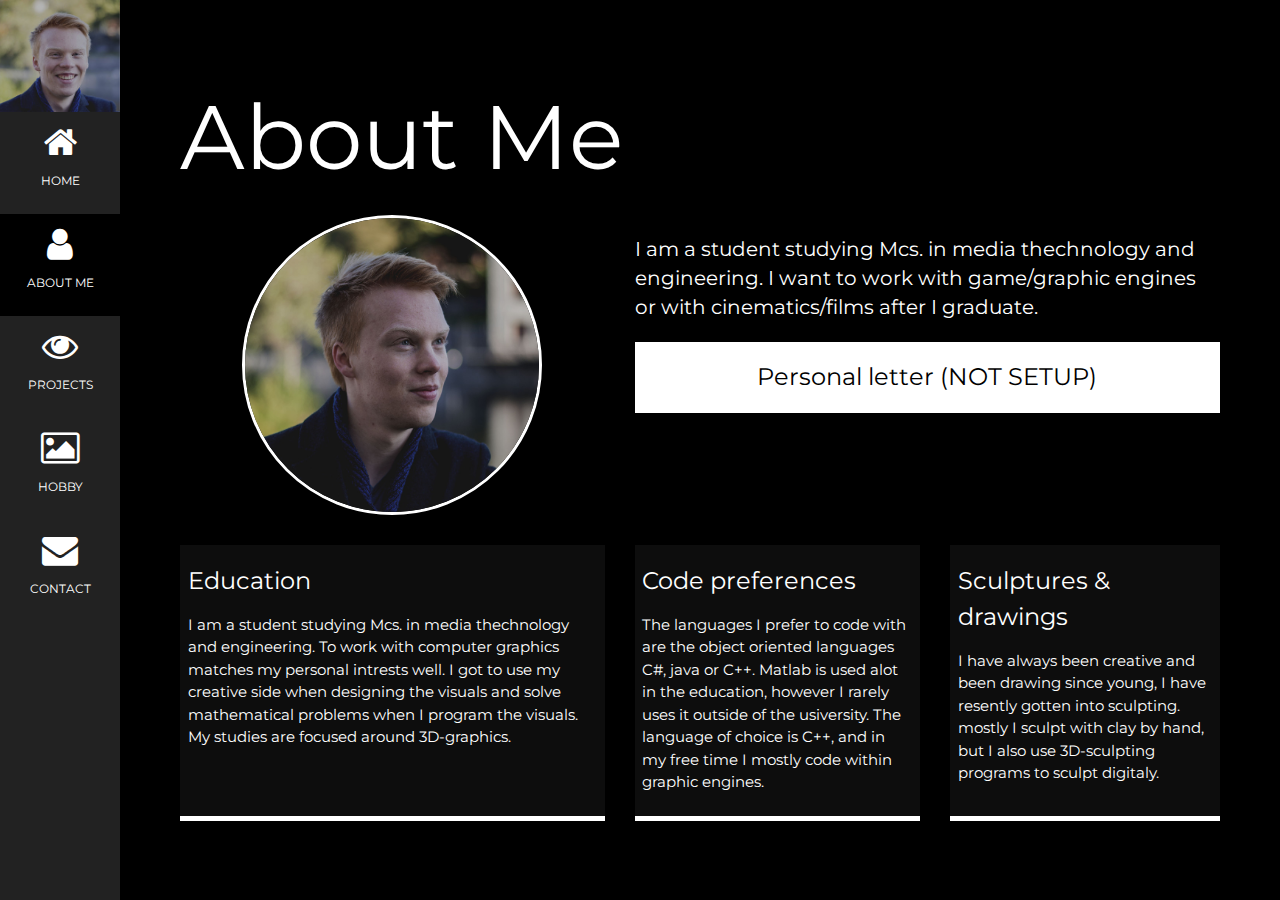
==== about.html @ 3bac003a "Inital commit" ====
<!DOCTYPE html>
<html lang="en">

<head>
  <meta charset="UTF-8">
  <meta name="viewport" content="width=device-width, initial-scale=1.0">
  <meta http-equiv="X-UA-Compatible" content="ie=edge">
  <link rel="stylesheet" href="https://use.fontawesome.com/releases/v5.2.0/css/all.css" integrity="sha384-hWVjflwFxL6sNzntih27bfxkr27PmbbK/iSvJ+a4+0owXq79v+lsFkW54bOGbiDQ"
    crossorigin="anonymous">

  <link rel="stylesheet" href="main.css">
  <title>Martin Hag portfolio</title>
</head>

<meta name="viewport" content="width=device-width, initial-scale=1">
<link rel="stylesheet" href="https://www.w3schools.com/w3css/4/w3.css">
<link rel="stylesheet" href="https://fonts.googleapis.com/css?family=Montserrat">
<link rel="stylesheet" href="https://cdnjs.cloudflare.com/ajax/libs/font-awesome/4.7.0/css/font-awesome.min.css">
<style>
body, h1,h2,h3,h4,h5,h6 {font-family: "Montserrat", sans-serif}
.w3-row-padding img {margin-bottom: 12px}
/* Set the width of the sidebar to 120px */
.w3-sidebar {width: 120px;background: #222;}
/* Add a left margin to the "page content" that matches the width of the sidebar (120px) */
#main {margin-left: 120px}
</style>
<body class="w3-black">
<!-- Icon Bar (Sidebar - hidden on small screens) -->
<nav class="w3-sidebar w3-bar-block w3-small w3-hide-small w3-center">
  <!-- Avatar image in top left corner -->
  <img src="img/portrait2.jpg" style="width:100%">
  <a href="index.html" class="w3-bar-item w3-button w3-padding-large w3-hover-black">
    <i class="fa fa-home w3-xxlarge"></i>
    <p>HOME</p>
  </a>
  <a href="about.html" class="w3-bar-item w3-button w3-padding-large w3-black">
    <i class="fa fa-user w3-xxlarge"></i>
    <p>ABOUT ME</p>
  </a>
  <a href="work.html" class="w3-bar-item w3-button w3-padding-large w3-hover-black">
    <i class="fa fa-eye w3-xxlarge"></i>
    <p>PROJECTS</p>
  </a>

  <a href="hobby.html" class="w3-bar-item w3-button w3-padding-large w3-hover-black">
    <i class="fa fa-picture-o w3-xxlarge"></i>
    <p>HOBBY</p>
  </a>

  <a href="contact.html" class="w3-bar-item w3-button w3-padding-large w3-hover-black">
    <i class="fa fa-envelope w3-xxlarge"></i>
    <p>CONTACT</p>
  </a>
</nav>


<main id="main">
    <h1 class="lg-heading">
      About
      <span class="text-secondary"> Me </span>
    </h1>

    <div class="about-info">
      <img src="img/portrait1.jpg" alt="Martin Hag" class="bio-image">

      <div class="bio">
        <p>
          I am a student studying Mcs. in media thechnology and engineering.
          I want to work with game/graphic engines or with cinematics/films after I graduate.
        </p>
        <p>


        </p>
        <a href"#" class="nav-link">
          <div class="btn-about">
            <h3>Personal letter (NOT SETUP)</h3>
          </div>
        </a>
      </div>
      <div class="job job-1">
        <h3> Education </h3>
        <p> I am a student studying Mcs. in media thechnology and engineering.
          To work with computer graphics matches my personal intrests well.
          I got to use my creative side when designing the visuals and solve mathematical problems when I program the visuals.
          My studies are focused around 3D-graphics.
        </p>


      </div>

      <div class="job job-2">
        <h3> Code preferences </h3>
        <p>
          The languages I prefer to code with are the object oriented languages C#, java or C++.
          Matlab is used alot in the education, however I rarely uses it outside of the usiversity.
          The language of choice is C++, and in my free time I mostly code within graphic engines.
        </p>
      </div>

      <div class="job job-3">
        <h3>Sculptures & drawings</h3>
        <p>
          I have always been creative and been drawing since young, I have resently gotten into sculpting. mostly I sculpt with clay by hand,
          but I also use 3D-sculpting programs to sculpt digitaly.
        </p>

      </div>
    </div>

    <script src="js/main.js">


    </script>
  </main>
<!-- END PAGE CONTENT -->

</body>
</html>
---- main.css ----
.menu-btn {
  position: absolute;
  z-index: 3;
  right: 35px;
  top: 35px;
  cursor: pointer;
  transition: all 0.5s ease-out; }
  .menu-btn .btn-line {
    width: 28px;
    height: 3px;
    margin: 0 0 5px 0;
    background: #fff;
    transition: all 0.5s ease-out; }
  .menu-btn.close {
    transform: rotate(180deg); }
    .menu-btn.close .btn-line:nth-child(1) {
      transform: rotate(45deg) translate(5px, 5px); }
    .menu-btn.close .btn-line:nth-child(2) {
      opacity: 0; }
    .menu-btn.close .btn-line:nth-child(3) {
      transform: rotate(-45deg) translate(7px, -6px); }

.menu {
  position: fixed;
  top: 0;
  width: 100%;
  opacity: 0.9;
  visibility: hidden; }
  .menu.show {
    visibility: visible; }
  .menu-branding, .menu-nav {
    display: flex;
    flex-flow: column wrap;
    align-items: center;
    justify-content: center;
    float: left;
    width: 50%;
    height: 100vh;
    overflow: hidden; }
  .menu-nav {
    margin: 0;
    padding: 0;
    background: black;
    list-style: none;
    transform: translate3d(0, -100%, 0);
    transition: all 0.5s ease-out; }
    .menu-nav.show {
      transform: translate3d(0, 0, 0); }
  .menu-branding {
    background: #000000;
    transform: translate3d(0, 100%, 0);
    transition: all 0.5s ease-out; }
    .menu-branding.show {
      transform: translate3d(0, 0, 0); }
    .menu-branding .portrait {
      width: 250px;
      height: 250px;
      background: url(../img/portrait2.jpg);
      border-radius: 50%;
      border: solid 3px #ffffff; }
  .menu .nav-item {
    transform: translate3d(600px, 0, 0);
    transition: all 0.5s ease-out; }
    .menu .nav-item.show {
      transform: translate3d(0, 0, 0); }
    .menu .nav-item.current > a {
      color: #ffffff; }
  .menu .nav-link {
    display: inline-block;
    position: relative;
    font-size: 30px;
    text-transform: uppercase;
    padding: 1rem 0;
    font-weight: 300;
    color: #fff;
    text-decoration: none;
    transition: all 0.5s ease-out; }
    .menu .nav-link:hover {
      color: #ffffff; }

.nav-item:nth-child(1) {
  transition-delay: 0.1s; }

.nav-item:nth-child(2) {
  transition-delay: 0.2s; }

.nav-item:nth-child(3) {
  transition-delay: 0.3s; }

.nav-item:nth-child(4) {
  transition-delay: 0.4s; }

* {
  box-sizing: border-box; }

body {
  background: #000000;
  color: #fff;
  height: 100%;
  margin: 0;
  font-family: 'Segoe UI', Tahoma, Geneva, Verdana, sans-serif;
  line-height: 1.5; }
  body#bg-img {
    background: url(../img/projects/project1Head.jpg);
    background-attachment: fixed;
    background-size: cover; }
    body#bg-img:after {
      content: '';
      position: absolute;
      top: 0;
      right: 0;
      width: 100%;
      height: 100%;
      background: rgba(0, 0, 0, 0.1);
      z-index: -1; }

h1,
h2,
h3 {
  margin: 0;
  font-weight: 400; }
  h1.lg-heading,
  h2.lg-heading,
  h3.lg-heading {
    font-size: 6rem; }
  h1.sm-heading,
  h2.sm-heading,
  h3.sm-heading {
    margin-bottom: 2rem;
    padding: 0.2rem 1rem;
    display: inline-block;
    background: rgba(5, 5, 5, 0.5); }

a {
  color: white;
  text-decoration: none; }

header {
  position: fixed;
  z-index: 2;
  width: 100%; }

.text-secondary {
  color: #ffffff; }

main {
  padding: 4rem;
  min-height: calc(100vh-60px); }
  main .icons {
    margin-top: 1rem; }
    main .icons a {
      padding: 0.4rem; }
      main .icons a:hover {
        color: #ffffff;
        transition: all 0.5s ease-out; }
  main#home {
    overflow: hidden; }
    main#home h1 {
      margin-top: 20vh; }

.about-info {
  display: grid;
  grid-gap: 30px;
  grid-template-areas: 'bioimage bio bio' 'job1 job2 job3';
  grid-template-colums: repreat(3, 1fr); }
  .about-info .bio-image {
    grid-area: bioimage;
    margin: auto;
    border-radius: 50%;
    border: #ffffff 3px solid;
    width: 300px;
    height: 300px; }
  .about-info .bio {
    grid-area: bio;
    font-size: 1.3rem; }
  .about-info .job1 {
    grid-area: job1; }
  .about-info .job2 {
    grid-area: job2; }
  .about-info .job3 {
    grid-area: job3; }
  .about-info .job {
    background: #0d0d0d;
    padding: 0.5rem;
    border-bottom: #ffffff 5px solid; }

#main-footer {
  text-align: center;
  padding: 1rem;
  background: black;
  color: #fff;
  height: 60px; }

.projects {
  display: grid;
  grid-gap: 0.7rem;
  grid-template-columns: repeat(3, 1fr); }
  .projects img {
    width: 100%;
    border: 3px #fff solid; }
    .projects img:hover {
      opacity: 0.5;
      border-color: #ffffff;
      transition: all 0.5s ease-out; }

.project-teaser {
  position: absolute;
  position: relative;
  text-align: center;
  color: white; }
  .project-teaser h3 {
    pointer-events: none;
    position: absolute;
    top: 50%;
    left: 50%;
    transform: translate(-50%, -50%); }

#info-text1,
#info-text2,
#info-text3 {
  display: none; }

.boxes {
  display: flex;
  flex-wrap: wrap;
  justify-content: space-evenly;
  align-items: center;
  margin-top: 1rem; }
  .boxes div {
    font-size: 2rem;
    border: 3px #fff solid;
    padding: 1.5rem 2.5rem;
    margin-bottom: 3rem;
    transition: all 0.5s ease-out; }
    .boxes div:hover {
      padding: 0.5rem 1.5rem;
      background: #ffffff;
      color: #000; }
      .boxes div:hover span {
        color: #000; }

.btn, .btn-dark, .btn-about, .btn-light {
  display: block;
  padding: 0.5rem 1rem;
  border: 0;
  margin-bottom: 0.3rem; }
  .btn:hover, .btn-dark:hover, .btn-about:hover, .btn-light:hover {
    background: #ffffff;
    color: #000; }

.btn-dark {
  background: black;
  color: #fff; }

.btn-about {
  background: white;
  color: #000000;
  text-align: center; }

.btn-light {
  background: gray;
  color: #333; }

#main-footer {
  text-align: center;
  padding: 1rem;
  background: black;
  color: #fff;
  height: 60px; }

@media screen and (min-width: 1171px) {
  .projects {
    grid-template-columns: repeat(4, 1fr); } }

@media screen and (min-width: 769px) and (max-width: 1170px) {
  .projects {
    grid-template-columns: repeat(3, 1fr); } }

@media screen and (max-width: 768px) {
  main {
    align-items: center;
    text-align: center; }
    main .lg-heading {
      line-height: 1;
      margin-bottom: 1rem; }
  ul.menu-nav,
  div.menu-branding {
    float: none;
    width: 100%;
    min-height: 0; }
    ul.menu-nav.show,
    div.menu-branding.show {
      transform: translate3d(0, 0, 0); }
  .menu-nav {
    height: 75vh;
    transform: translate3d(-100%, 0, 0);
    font-size: 24px; }
  .menu-branding {
    height: 25vh;
    transform: translate3d(100%, 0, 0); }
    .menu-branding .portrait {
      background: url("../img/portrait_small.jpg");
      width: 150px;
      height: 150px; }
  .about-info {
    grid-template-areas: 'bioimage' 'bio' 'job1' 'job2' 'job3';
    grid-template-columns: 1fr; }
  .projects {
    grid-template-columns: repeat(2, 1fr); } }

@media screen and (max-width: 500px) {
  main {
    padding: 2rem; }
    main #home h1 {
      margin-top: 10vh; }
    main .lg-heading {
      margin-top: 1rem;
      font-size: 5rem; }
  .projects {
    grid-template-columns: 1fr; } }
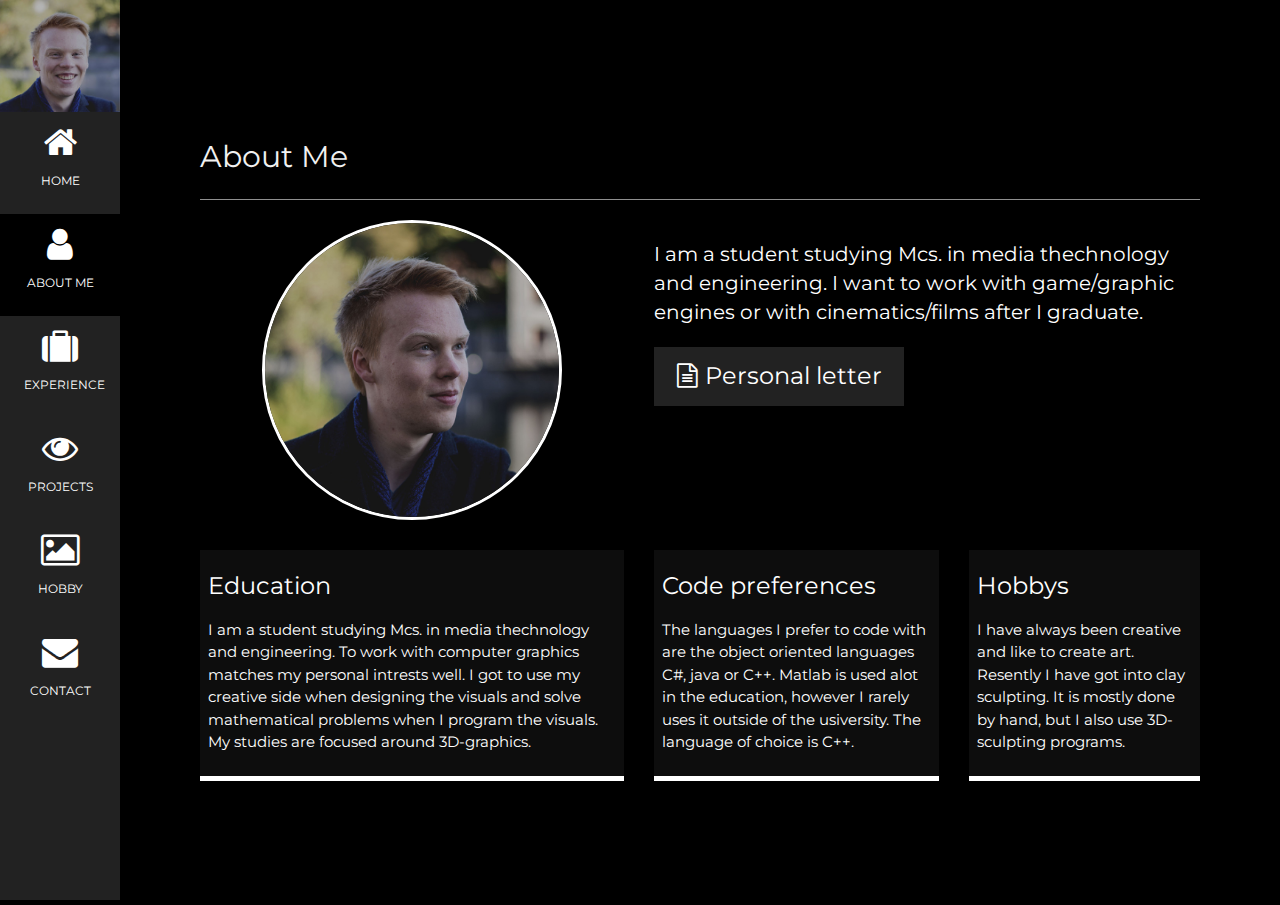
==== commit 27845148: "Fixed css and text" ====
--- a/about.html
+++ b/about.html
@@ -37,6 +37,10 @@
     <i class="fa fa-user w3-xxlarge"></i>
     <p>ABOUT ME</p>
   </a>
+  <a href="job.html" class="w3-bar-item w3-button w3-padding-large w3-hover-black">
+    <i class="fa fa-suitcase w3-xxlarge"></i>
+    <p>EXPERIENCE</p>
+  </a>
   <a href="work.html" class="w3-bar-item w3-button w3-padding-large w3-hover-black">
     <i class="fa fa-eye w3-xxlarge"></i>
     <p>PROJECTS</p>
@@ -55,65 +59,64 @@
 
 
 <main id="main">
-    <h1 class="lg-heading">
-      About
-      <span class="text-secondary"> Me </span>
-    </h1>
+    <div class="w3-padding-64 w3-content" style="max-width:1000px; margin:auto">
 
-    <div class="about-info">
-      <img src="img/portrait1.jpg" alt="Martin Hag" class="bio-image">
+      <!-- Top info -->
+      <h2 class="w3-text-light-grey">About Me</h2>
+      <hr style="width:1000px" class="w3-opacity">
 
-      <div class="bio">
-        <p>
-          I am a student studying Mcs. in media thechnology and engineering.
-          I want to work with game/graphic engines or with cinematics/films after I graduate.
-        </p>
-        <p>
+      <!-- Content -->
+      <div class="about-info">
+        <img src="img/portrait1.jpg" alt="Martin Hag" class="bio-image">
+
+        <div class="bio">
+          <p>
+            I am a student studying Mcs. in media thechnology and engineering.
+            I want to work with game/graphic engines or with cinematics/films after I graduate.
+          </p>
+
+          <a href="pl.pdf">
+            <div class="btn-about" style="max-width: 250px">
+              <h3><i class="fa fa-file-text-o " style="padding-right:7px"> </i>Personal letter</h3>
+            </div>
+          </a>
+        </div>
+
+        <div class="job job-1">
+          <h3> Education </h3>
+          <p> I am a student studying Mcs. in media thechnology and engineering.
+            To work with computer graphics matches my personal intrests well.
+            I got to use my creative side when designing the visuals and solve mathematical problems when I program the visuals.
+            My studies are focused around 3D-graphics.
+          </p>
 
 
-        </p>
-        <a href"#" class="nav-link">
-          <div class="btn-about">
-            <h3>Personal letter (NOT SETUP)</h3>
-          </div>
-        </a>
+        </div>
+
+        <div class="job job-2">
+          <h3> Code preferences </h3>
+          <p>
+            The languages I prefer to code with are the object oriented languages C#, java or C++.
+            Matlab is used alot in the education, however I rarely uses it outside of the usiversity.
+            The language of choice is C++.
+          </p>
+        </div>
+
+        <div class="job job-3">
+          <h3>Hobbys</h3>
+          <p>
+            I have always been creative and like to create art. Resently I have got into clay sculpting.
+            It is mostly done by hand,
+            but I also use 3D-sculpting programs.
+          </p>
+        </div>
       </div>
-      <div class="job job-1">
-        <h3> Education </h3>
-        <p> I am a student studying Mcs. in media thechnology and engineering.
-          To work with computer graphics matches my personal intrests well.
-          I got to use my creative side when designing the visuals and solve mathematical problems when I program the visuals.
-          My studies are focused around 3D-graphics.
-        </p>
 
 
-      </div>
+    </div>
+    <!-- End of content -->
 
-      <div class="job job-2">
-        <h3> Code preferences </h3>
-        <p>
-          The languages I prefer to code with are the object oriented languages C#, java or C++.
-          Matlab is used alot in the education, however I rarely uses it outside of the usiversity.
-          The language of choice is C++, and in my free time I mostly code within graphic engines.
-        </p>
-      </div>
-
-      <div class="job job-3">
-        <h3>Sculptures & drawings</h3>
-        <p>
-          I have always been creative and been drawing since young, I have resently gotten into sculpting. mostly I sculpt with clay by hand,
-          but I also use 3D-sculpting programs to sculpt digitaly.
-        </p>
-
-      </div>
-    </div>
-
-    <script src="js/main.js">
-
-
-    </script>
+    <script src="js/main.js"></script>
   </main>
-<!-- END PAGE CONTENT -->
-
 </body>
 </html>
--- a/main.css
+++ b/main.css
@@ -242,7 +242,7 @@
 
 .btn, .btn-dark, .btn-about, .btn-light {
   display: block;
-  padding: 0.5rem 1rem;
+  padding: 0.1rem 1rem;
   border: 0;
   margin-bottom: 0.3rem; }
   .btn:hover, .btn-dark:hover, .btn-about:hover, .btn-light:hover {
@@ -254,8 +254,8 @@
   color: #fff; }
 
 .btn-about {
-  background: white;
-  color: #000000;
+  background: #222;
+  color: #ffffff;
   text-align: center; }
 
 .btn-light {
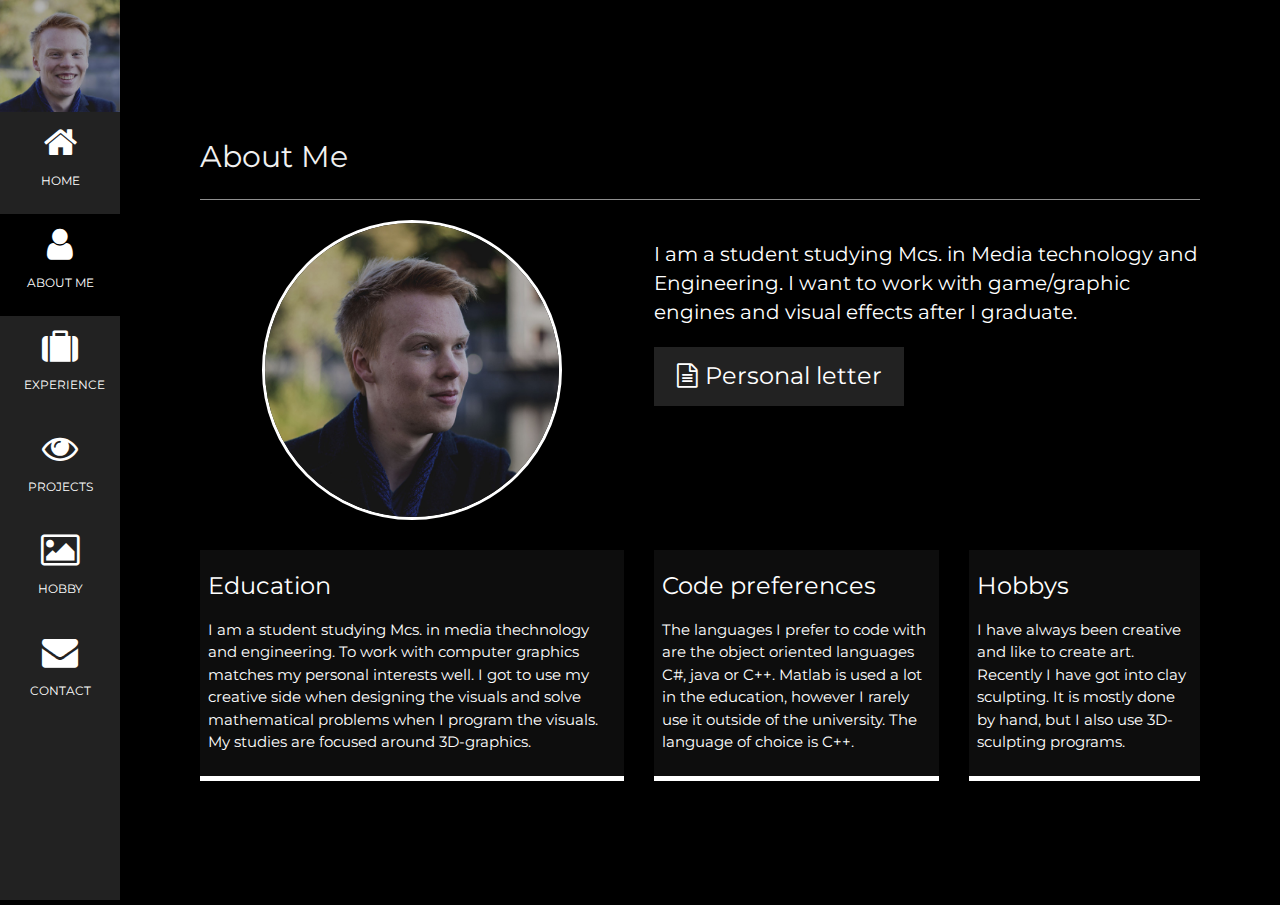
==== commit ce0a0ff6: "Fixed typos" ====
--- a/about.html
+++ b/about.html
@@ -71,8 +71,8 @@
 
         <div class="bio">
           <p>
-            I am a student studying Mcs. in media thechnology and engineering.
-            I want to work with game/graphic engines or with cinematics/films after I graduate.
+            I am a student studying Mcs. in Media technology and Engineering.
+            I want to work with game/graphic engines and visual effects after I graduate.
           </p>
 
           <a href="pl.pdf">
@@ -85,7 +85,7 @@
         <div class="job job-1">
           <h3> Education </h3>
           <p> I am a student studying Mcs. in media thechnology and engineering.
-            To work with computer graphics matches my personal intrests well.
+            To work with computer graphics matches my personal interests well.
             I got to use my creative side when designing the visuals and solve mathematical problems when I program the visuals.
             My studies are focused around 3D-graphics.
           </p>
@@ -97,7 +97,7 @@
           <h3> Code preferences </h3>
           <p>
             The languages I prefer to code with are the object oriented languages C#, java or C++.
-            Matlab is used alot in the education, however I rarely uses it outside of the usiversity.
+            Matlab is used a lot in the education, however I rarely use it outside of the university.
             The language of choice is C++.
           </p>
         </div>
@@ -105,7 +105,7 @@
         <div class="job job-3">
           <h3>Hobbys</h3>
           <p>
-            I have always been creative and like to create art. Resently I have got into clay sculpting.
+            I have always been creative and like to create art. Recently I have got into clay sculpting.
             It is mostly done by hand,
             but I also use 3D-sculpting programs.
           </p>
--- a/main.css
+++ b/main.css
@@ -242,7 +242,7 @@
 
 .btn, .btn-dark, .btn-about, .btn-light {
   display: block;
-  padding: 0.1rem 1rem;
+  padding: 0.5rem 1rem;
   border: 0;
   margin-bottom: 0.3rem; }
   .btn:hover, .btn-dark:hover, .btn-about:hover, .btn-light:hover {
@@ -254,6 +254,7 @@
   color: #fff; }
 
 .btn-about {
+  padding: 0.1rem 1rem;
   background: #222;
   color: #ffffff;
   text-align: center; }
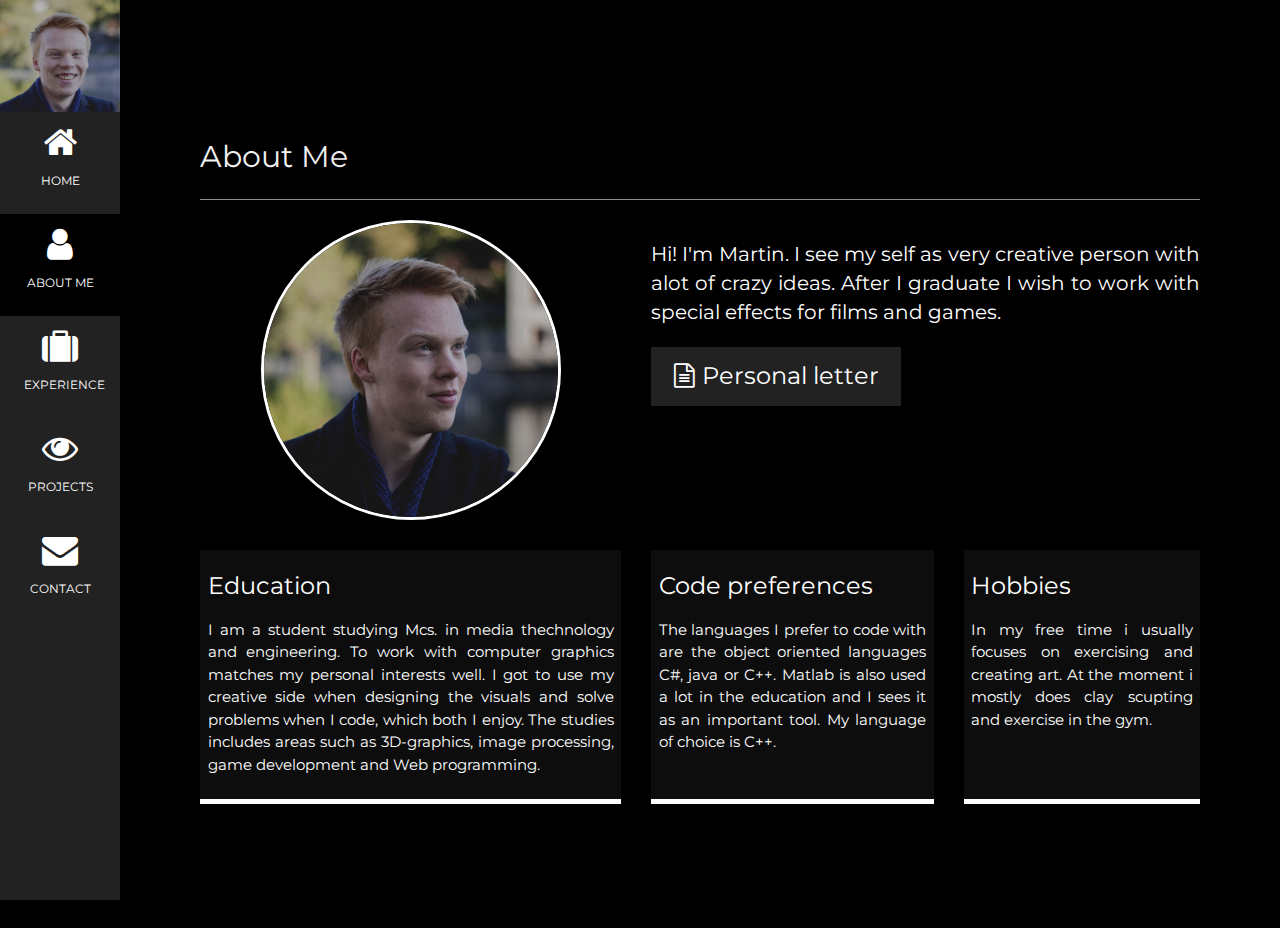
==== commit e419a1f9: "Re-designed project sides and removed hobbies tab" ====
--- a/about.html
+++ b/about.html
@@ -46,10 +46,12 @@
     <p>PROJECTS</p>
   </a>
 
+  <!--
   <a href="hobby.html" class="w3-bar-item w3-button w3-padding-large w3-hover-black">
     <i class="fa fa-picture-o w3-xxlarge"></i>
     <p>HOBBY</p>
   </a>
+  -->
 
   <a href="contact.html" class="w3-bar-item w3-button w3-padding-large w3-hover-black">
     <i class="fa fa-envelope w3-xxlarge"></i>
@@ -69,11 +71,12 @@
       <div class="about-info">
         <img src="img/portrait1.jpg" alt="Martin Hag" class="bio-image">
 
-        <div class="bio">
-          <p>
-            I am a student studying Mcs. in Media technology and Engineering.
-            I want to work with game/graphic engines and visual effects after I graduate.
+        <div class="bio" >
+          <p style="text-align:justify;">
+            Hi! I'm Martin.
+            I see my self as very creative person with alot of crazy ideas. After I graduate I wish to work with special effects for films and games.
           </p>
+          <p></p>
 
           <a href="pl.pdf">
             <div class="btn-about" style="max-width: 250px">
@@ -84,30 +87,28 @@
 
         <div class="job job-1">
           <h3> Education </h3>
-          <p> I am a student studying Mcs. in media thechnology and engineering.
+          <p style="text-align:justify;">
+            I am a student studying Mcs. in media thechnology and engineering.
             To work with computer graphics matches my personal interests well.
-            I got to use my creative side when designing the visuals and solve mathematical problems when I program the visuals.
-            My studies are focused around 3D-graphics.
+            I got to use my creative side when designing the visuals and solve problems when I code, which both I enjoy.
+            The studies includes areas such as 3D-graphics, image processing, game development and Web programming.
           </p>
-
-
         </div>
 
         <div class="job job-2">
           <h3> Code preferences </h3>
-          <p>
+          <p style="text-align:justify;">
             The languages I prefer to code with are the object oriented languages C#, java or C++.
-            Matlab is used a lot in the education, however I rarely use it outside of the university.
-            The language of choice is C++.
+            Matlab is also used a lot in the education and I sees it as an important tool.
+            My language of choice is C++.
           </p>
         </div>
 
         <div class="job job-3">
-          <h3>Hobbys</h3>
-          <p>
-            I have always been creative and like to create art. Recently I have got into clay sculpting.
-            It is mostly done by hand,
-            but I also use 3D-sculpting programs.
+          <h3>Hobbies</h3>
+          <p style="text-align:justify;">
+            In my free time i usually focuses on exercising and creating art.
+            At the moment i mostly does clay scupting and exercise in the gym.
           </p>
         </div>
       </div>
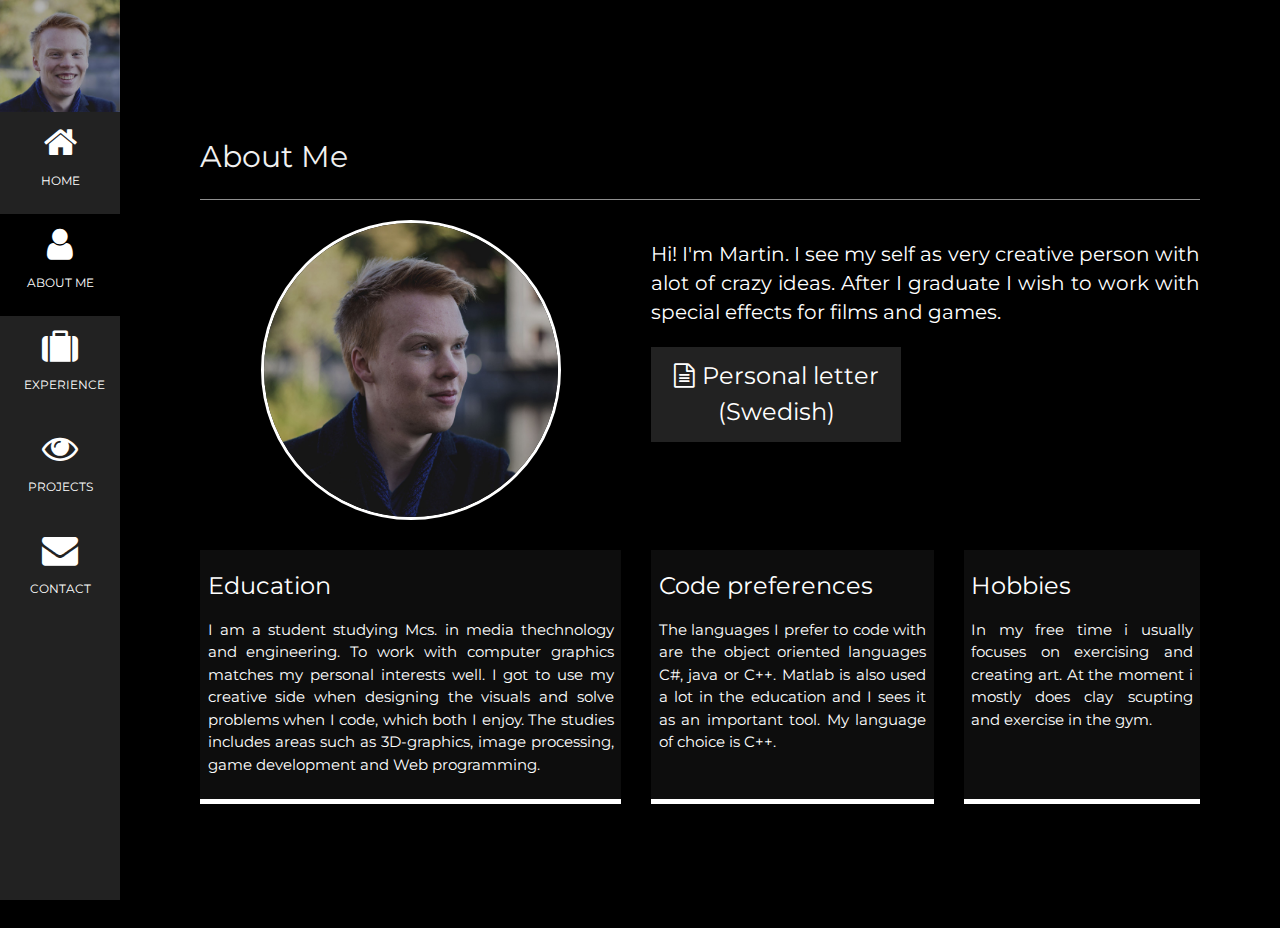
==== commit 95b3dc60: "Added new project to the portfolio and updated the personal letter" ====
--- a/about.html
+++ b/about.html
@@ -78,9 +78,9 @@
           </p>
           <p></p>
 
-          <a href="pl.pdf">
+          <a href="CV2020.pdf">
             <div class="btn-about" style="max-width: 250px">
-              <h3><i class="fa fa-file-text-o " style="padding-right:7px"> </i>Personal letter</h3>
+              <h3><i class="fa fa-file-text-o " style="padding-right:7px"> </i>Personal letter (Swedish) </h3>
             </div>
           </a>
         </div>
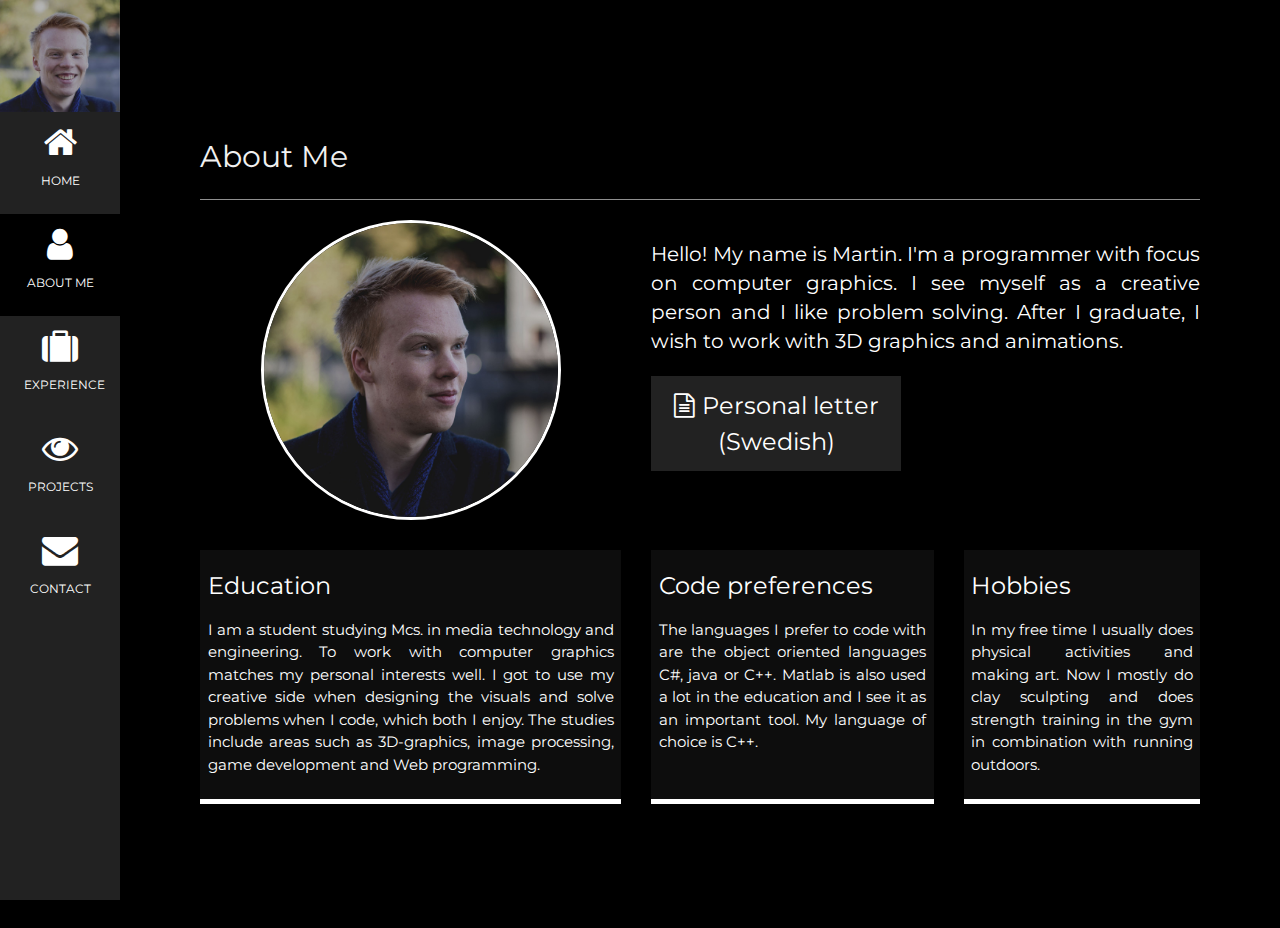
==== commit f55ef55d: "Fixed typos" ====
--- a/about.html
+++ b/about.html
@@ -73,8 +73,8 @@
 
         <div class="bio" >
           <p style="text-align:justify;">
-            Hi! I'm Martin.
-            I see my self as very creative person with alot of crazy ideas. After I graduate I wish to work with special effects for films and games.
+            Hello! My name is Martin.
+            I'm a programmer with focus on computer graphics. I see myself as a creative person and I like problem solving. After I graduate, I wish to work with 3D graphics and animations.
           </p>
           <p></p>
 
@@ -88,10 +88,10 @@
         <div class="job job-1">
           <h3> Education </h3>
           <p style="text-align:justify;">
-            I am a student studying Mcs. in media thechnology and engineering.
+            I am a student studying Mcs. in media technology and engineering.
             To work with computer graphics matches my personal interests well.
             I got to use my creative side when designing the visuals and solve problems when I code, which both I enjoy.
-            The studies includes areas such as 3D-graphics, image processing, game development and Web programming.
+            The studies include areas such as 3D-graphics, image processing, game development and Web programming.
           </p>
         </div>
 
@@ -99,7 +99,7 @@
           <h3> Code preferences </h3>
           <p style="text-align:justify;">
             The languages I prefer to code with are the object oriented languages C#, java or C++.
-            Matlab is also used a lot in the education and I sees it as an important tool.
+            Matlab is also used a lot in the education and I see it as an important tool.
             My language of choice is C++.
           </p>
         </div>
@@ -107,8 +107,8 @@
         <div class="job job-3">
           <h3>Hobbies</h3>
           <p style="text-align:justify;">
-            In my free time i usually focuses on exercising and creating art.
-            At the moment i mostly does clay scupting and exercise in the gym.
+            In my free time I usually does physical activities and making art.
+            Now I mostly do clay sculpting and does strength training in the gym in combination with running outdoors.
           </p>
         </div>
       </div>
